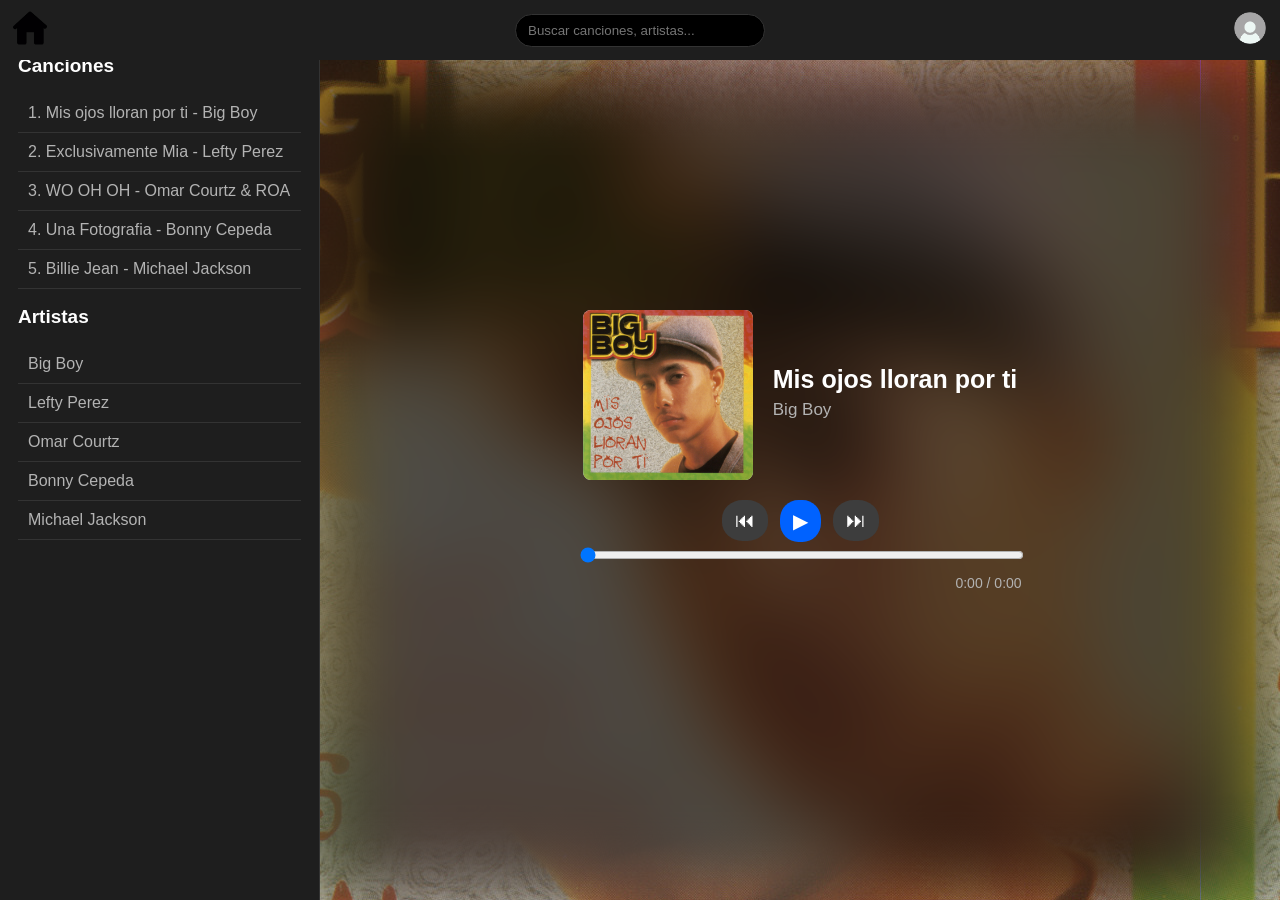
==== Reproductor de musica/index.html @ 43df949e "Culminacion del HTML y CSS - Reproductor de Musica Finalizacion de la estetica del Tercer Proyecto "" ====
<!DOCTYPE html>
<html lang="es">
    <head>
        <meta charset="UTF-8" />
        <meta http-equiv="X-UA-Compatible" content="IE=edge" />
        <meta name="viewport" content="width=device-width, initial-scale=1.0" />
        <title>Reproductor de Música</title>
        <link rel="stylesheet" href="style.css" />
    </head>
    <body>
        <header>
                <div class="home">
                    <img src="icons/HomeBlack.png" alt="Inicio">
                </div>
            
                <div class="search">
                    <input placeholder="Buscar canciones, artistas...">
                </div>

                <div class="login">
                    <img src="icons/AvatarGris.png" alt="Usuario">
                </div>

        </header>

        <div class="container">
            <aside class="sidebar">
                <h2>Canciones</h2>
                <ul id="song-list" class="song-list">
                    <li data-src="songs/song1.mp3" data-title="Mis ojos lloran por ti" data-artist="Big Boy" data-cover="covers/cover1.jpg">1. Mis ojos lloran por ti - Big Boy</li>
                    <li data-src="songs/song2.mp3" data-title="Exclusivamente Mia" data-artist="Lefty Perez" data-cover="covers/cover2.jpg">2. Exclusivamente Mia - Lefty Perez</li>
                    <li data-src="songs/song3.mp3" data-title="WO OH OH" data-artist="Omar Courtz & ROA" data-cover="covers/cover3.jpg">3. WO OH OH - Omar Courtz & ROA</li>
                    <li data-src="songs/song4.mp3" data-title="Una Fotografia" data-artist="Bonny Cepeda" data-cover="covers/cover4.jpg">4. Una Fotografia - Bonny Cepeda</li>
                    <li data-src="songs/song5.mp3" data-title="Billie Jean" data-artist="Michael Jackson" data-cover="covers/cover5.jpg">5. Billie Jean - Michael Jackson</li>
                </ul>

                <h2>Artistas</h2>
                <ul id="artist-list" class="artist-list">
                    <li>Big Boy</li>
                    <li>Lefty Perez</li>
                    <li>Omar Courtz</li>
                    <li>Bonny Cepeda</li>
                    <li>Michael Jackson</li>
                </ul>
            </aside>

            <main class="player">
                <div class="song-info" id="song-info">
                    <img id="cover" src="cover-placeholder.png" alt="Portada">
                    <div class="meta">
                        <h3 id="title">Selecciona una canción</h3>
                        <p id="artist">—</p>
                    </div>
                </div>

                <audio id="audio"></audio>

                <div class="controls">
                    <button id="prev" class="control" aria-label="Anterior">⏮</button>
                    <button id="play" class="control" aria-label="Reproducir">▶</button>
                    <button id="pause" class="control" aria-label="Pausar" style="display:none">⏸</button>
                    <button id="next" class="control" aria-label="Siguiente">⏭</button>
                </div>

                <div class="progress">
                    <input type="range" id="progress" value="0" min="0" max="100">
                    <div class="time"><span id="current">0:00</span> / <span id="duration">0:00</span></div>
                </div>
                
            </main>
        </div>

        <script src="script.js"></script>
    </body>
</html>
---- Reproductor de musica/style.css ----
:root{
	--bg: #131313;
    --panel-bg: #1e1e1e;
    --muted: #b3b3b3;
    --accent: #0062ff;
}

*{box-sizing:border-box}

body{
	margin:0;
	font-family: 'Segoe UI', Roboto, Arial, sans-serif;
	background:var(--bg);
	color: #ffffff;
	display: flex;
	flex-direction: column;
	height: 100vh;
	overflow: hidden;
}
body::before {
    content: "";
	position: absolute;
    top: 60px; left: 300px; right: 0; bottom: 0;
    background: inherit;
    background-size: cover;
    filter: blur(40px) brightness(0.4);
    z-index: -1;
}

header{
	position:fixed;
	display:flex;
	justify-content: space-between;
	align-items: center;
	padding: 1%;
	width: 100%; height: 60px; 
	background:#1e1e1e;
}
header div img{
		width: 34px; 
		height: 34px;
		cursor: pointer;
}

.search input{
		padding: 8px 12px; 
		border-radius: 20px; 
		border: 1px solid #333; 
		width: 250px;
		background:#000000;
		color:#fff;
		outline:none;
}
.search input:focus{
		border-color: var(--accent);
}

.container{
	display:flex;
	flex:1;
	height:calc(100vh - 60px);
}

.sidebar{
	width: 320px;
	margin-top: 2.3%;
	background:var(--panel-bg);
	padding:18px;
	border-right:1px solid #333;
	overflow:auto
}
.sidebar h2{
	margin:8px 0 12px;
	font-size:19px
}

.song-list,.artist-list{
	list-style:none;
	padding: 0;
	margin: 17px 0;
}
.song-list li, .artist-list li{
	padding:10px;
	border-bottom:1px solid #333;
	cursor:pointer;
	color: var(--muted);
	transition: all 0.2s ease;
}
.song-list li:hover, .artist-list li:hover{
	background:#2a2a2a;
}

.player{
	flex:1;
	margin: 12% 18%;
	padding:28px;
	display:flex;
	flex-direction:column;
	justify-content: center;
	align-items:center;
}

.song-info{
	display:flex;
	gap:20px;
	align-items:center;
	margin-bottom:20px
}
.song-info img{
	width:170px;
	height:170px;
	object-fit:cover;
	border-radius:8px;
	background:#ddd
}
.song-info .meta h3{
	margin:0 0 6px;
	font-size:25px;
}
.song-info .meta p{
	font-size: 17px;
	margin:4px 0;
	color:var(--muted);
}

.controls{
	display:flex;
	gap:12px;
	align-items:center;
	margin-bottom:3px
}
.control{
	background:var(--accent);
	color:#fff;border:0;
	padding:9px 13px;
	border-radius:45%;
	cursor:pointer;
	font-size:20px;
	transition: transform 0.1s ease;
}
.control[aria-label="Anterior"],.control[aria-label="Siguiente"]{
	background:#3d3d3d
}

.progress{
	width:100%;max-width:640px
}
.progress input[type=range]{
	width:100%
}

.time{
	margin-top:8px;color:var(--muted);font-size:14px;text-align:right
}
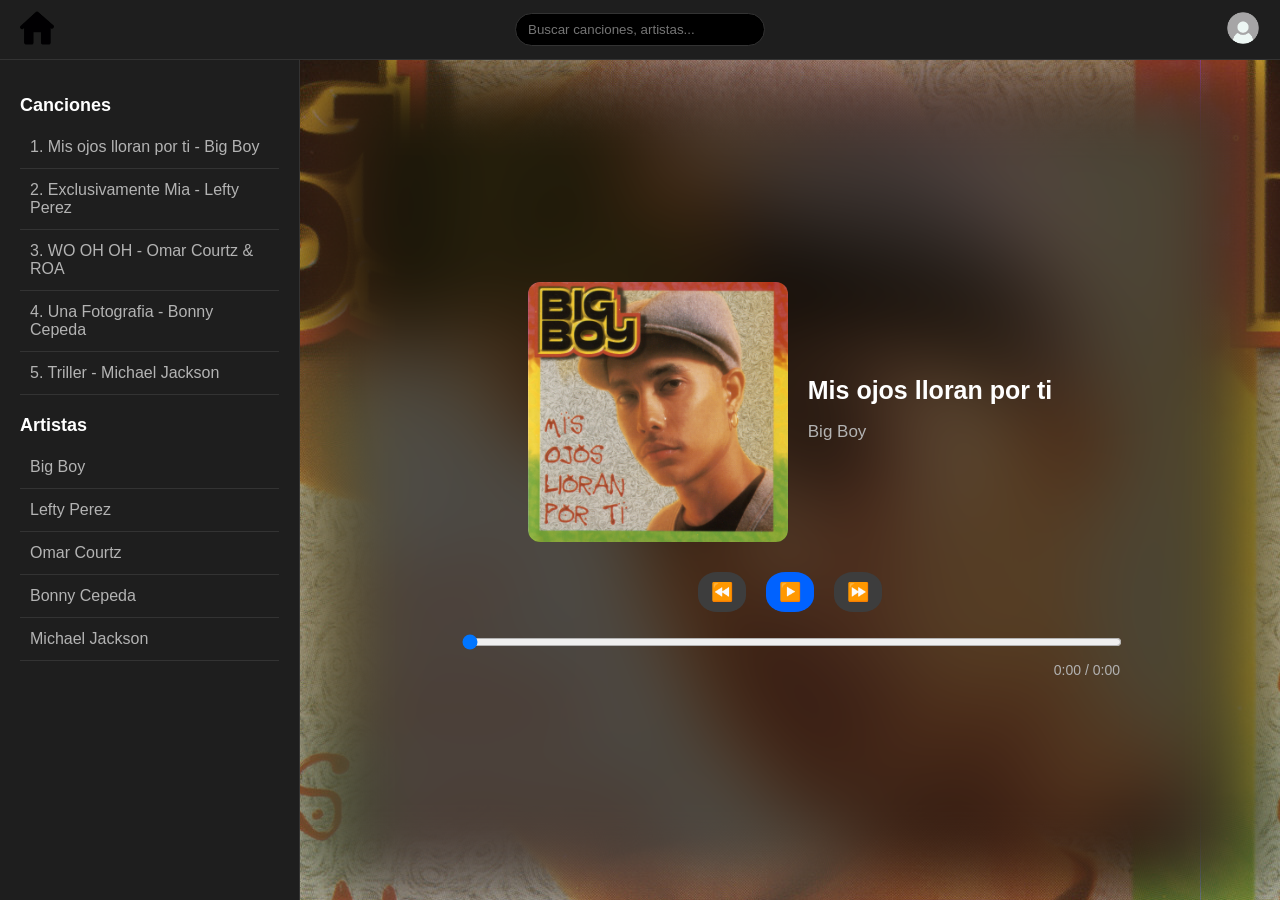
==== commit d5e1d947: "Segunda entrega- Reproductor de Música Se le hicieron ajustes en las etiquetas del código y el posic" ====
--- a/Reproductor de musica/index.html
+++ b/Reproductor de musica/index.html
@@ -7,10 +7,13 @@
         <title>Reproductor de Música</title>
         <link rel="stylesheet" href="style.css" />
     </head>
+
     <body>
-        <header>
+    <div class="app-layout">
+
+        <header class="main-header">
                 <div class="home">
-                    <img src="icons/HomeBlack.png" alt="Inicio">
+                    <img src="icons/HomeBlack.png" alt="Inicio" class="icon">
                 </div>
             
                 <div class="search">
@@ -18,9 +21,8 @@
                 </div>
 
                 <div class="login">
-                    <img src="icons/AvatarGris.png" alt="Usuario">
+                    <img src="icons/AvatarGris.png" alt="Usuario" class="icon">
                 </div>
-
         </header>
 
         <div class="container">
@@ -31,7 +33,7 @@
                     <li data-src="songs/song2.mp3" data-title="Exclusivamente Mia" data-artist="Lefty Perez" data-cover="covers/cover2.jpg">2. Exclusivamente Mia - Lefty Perez</li>
                     <li data-src="songs/song3.mp3" data-title="WO OH OH" data-artist="Omar Courtz & ROA" data-cover="covers/cover3.jpg">3. WO OH OH - Omar Courtz & ROA</li>
                     <li data-src="songs/song4.mp3" data-title="Una Fotografia" data-artist="Bonny Cepeda" data-cover="covers/cover4.jpg">4. Una Fotografia - Bonny Cepeda</li>
-                    <li data-src="songs/song5.mp3" data-title="Billie Jean" data-artist="Michael Jackson" data-cover="covers/cover5.jpg">5. Billie Jean - Michael Jackson</li>
+                    <li data-src="songs/song5.mp3" data-title="Triller" data-artist="Michael Jackson" data-cover="covers/cover5.jpg">5. Triller - Michael Jackson</li>
                 </ul>
 
                 <h2>Artistas</h2>
@@ -48,18 +50,18 @@
                 <div class="song-info" id="song-info">
                     <img id="cover" src="cover-placeholder.png" alt="Portada">
                     <div class="meta">
-                        <h3 id="title">Selecciona una canción</h3>
-                        <p id="artist">—</p>
+                        <h3 id="title" class="song-title">Selecciona una canción</h3>
+                        <p id="artist" class="artist-name">—</p>
                     </div>
                 </div>
 
                 <audio id="audio"></audio>
 
                 <div class="controls">
-                    <button id="prev" class="control" aria-label="Anterior">⏮</button>
-                    <button id="play" class="control" aria-label="Reproducir">▶</button>
-                    <button id="pause" class="control" aria-label="Pausar" style="display:none">⏸</button>
-                    <button id="next" class="control" aria-label="Siguiente">⏭</button>
+                    <button id="prev" class="control" aria-label="Anterior">⏪</button>
+                    <button id="play" class="control" aria-label="Reproducir">▶️</button>
+                    <button id="pause" class="control" aria-label="Pausar" style="display:none">||</button>
+                    <button id="next" class="control" aria-label="Siguiente">⏩</button>
                 </div>
 
                 <div class="progress">
@@ -69,7 +71,7 @@
                 
             </main>
         </div>
-
+    </div>
         <script src="script.js"></script>
     </body>
 </html>
--- a/Reproductor de musica/style.css
+++ b/Reproductor de musica/style.css
@@ -2,7 +2,8 @@
 	--bg: #131313;
     --panel-bg: #1e1e1e;
     --muted: #b3b3b3;
-    --accent: #0062ff;
+	--accent: #0062ff;
+	--header-height: 60px;
 }
 
 *{box-sizing:border-box}
@@ -12,8 +13,6 @@
 	font-family: 'Segoe UI', Roboto, Arial, sans-serif;
 	background:var(--bg);
 	color: #ffffff;
-	display: flex;
-	flex-direction: column;
 	height: 100vh;
 	overflow: hidden;
 }
@@ -26,17 +25,24 @@
     filter: blur(40px) brightness(0.4);
     z-index: -1;
 }
+.app-layout {
+    display: flex;
+    flex-direction: column;
+    height: 100vh;
+}
 
-header{
-	position:fixed;
+.main-header{
 	display:flex;
 	justify-content: space-between;
 	align-items: center;
-	padding: 1%;
-	width: 100%; height: 60px; 
-	background:#1e1e1e;
+	padding: 0 20px;
+	height: var(--header-height);
+	background: var(--panel-bg);
+	border-bottom: 1px solid #333;
+	z-index: 10;
 }
-header div img{
+
+.icon{
 		width: 34px; 
 		height: 34px;
 		cursor: pointer;
@@ -51,36 +57,35 @@
 		color:#fff;
 		outline:none;
 }
-.search input:focus{
+.search:focus{
 		border-color: var(--accent);
 }
 
 .container{
 	display:flex;
 	flex:1;
-	height:calc(100vh - 60px);
+	height:calc(100vh - var(--header-height));
 }
 
 .sidebar{
-	width: 320px;
-	margin-top: 2.3%;
+	width: 300px;
 	background:var(--panel-bg);
-	padding:18px;
+	padding: 20px;
 	border-right:1px solid #333;
 	overflow:auto
 }
 .sidebar h2{
-	margin:8px 0 12px;
-	font-size:19px
+	margin: 15px 0 10px;
+	font-size:18px;
 }
 
 .song-list,.artist-list{
 	list-style:none;
 	padding: 0;
-	margin: 17px 0;
+	margin: 0 0 20px 0;
 }
 .song-list li, .artist-list li{
-	padding:10px;
+	padding:12px 10px;
 	border-bottom:1px solid #333;
 	cursor:pointer;
 	color: var(--muted);
@@ -88,54 +93,55 @@
 }
 .song-list li:hover, .artist-list li:hover{
 	background:#2a2a2a;
+	color: #fff;
 }
 
 .player{
 	flex:1;
-	margin: 12% 18%;
-	padding:28px;
 	display:flex;
 	flex-direction:column;
 	justify-content: center;
 	align-items:center;
+	position: relative;
+	overflow: hidden;
 }
 
 .song-info{
 	display:flex;
 	gap:20px;
 	align-items:center;
-	margin-bottom:20px
+	margin-bottom:30px
 }
 .song-info img{
-	width:170px;
-	height:170px;
+	width:260px;
+	height:260px;
 	object-fit:cover;
-	border-radius:8px;
-	background:#ddd
+	border-radius:12px;
+	background:#222
 }
-.song-info .meta h3{
-	margin:0 0 6px;
+.song-title{
+	margin: 10px 0 6px;
 	font-size:25px;
 }
-.song-info .meta p{
+.artist-name{
 	font-size: 17px;
-	margin:4px 0;
 	color:var(--muted);
 }
 
 .controls{
 	display:flex;
-	gap:12px;
+	gap:20px;
 	align-items:center;
-	margin-bottom:3px
+	margin-bottom:20px
 }
 .control{
 	background:var(--accent);
-	color:#fff;border:0;
+	color:#fff;
+	border:0;
 	padding:9px 13px;
-	border-radius:45%;
+	border-radius:40%;
 	cursor:pointer;
-	font-size:20px;
+	font-size:18px;
 	transition: transform 0.1s ease;
 }
 .control[aria-label="Anterior"],.control[aria-label="Siguiente"]{
@@ -143,13 +149,17 @@
 }
 
 .progress{
-	width:100%;max-width:640px
+	width:100%;
+	max-width:660px
 }
 .progress input[type=range]{
 	width:100%
 }
 
 .time{
-	margin-top:8px;color:var(--muted);font-size:14px;text-align:right
+	margin-top:8px;
+	color:var(--muted);
+	font-size:14px;
+	text-align:right
 }
 
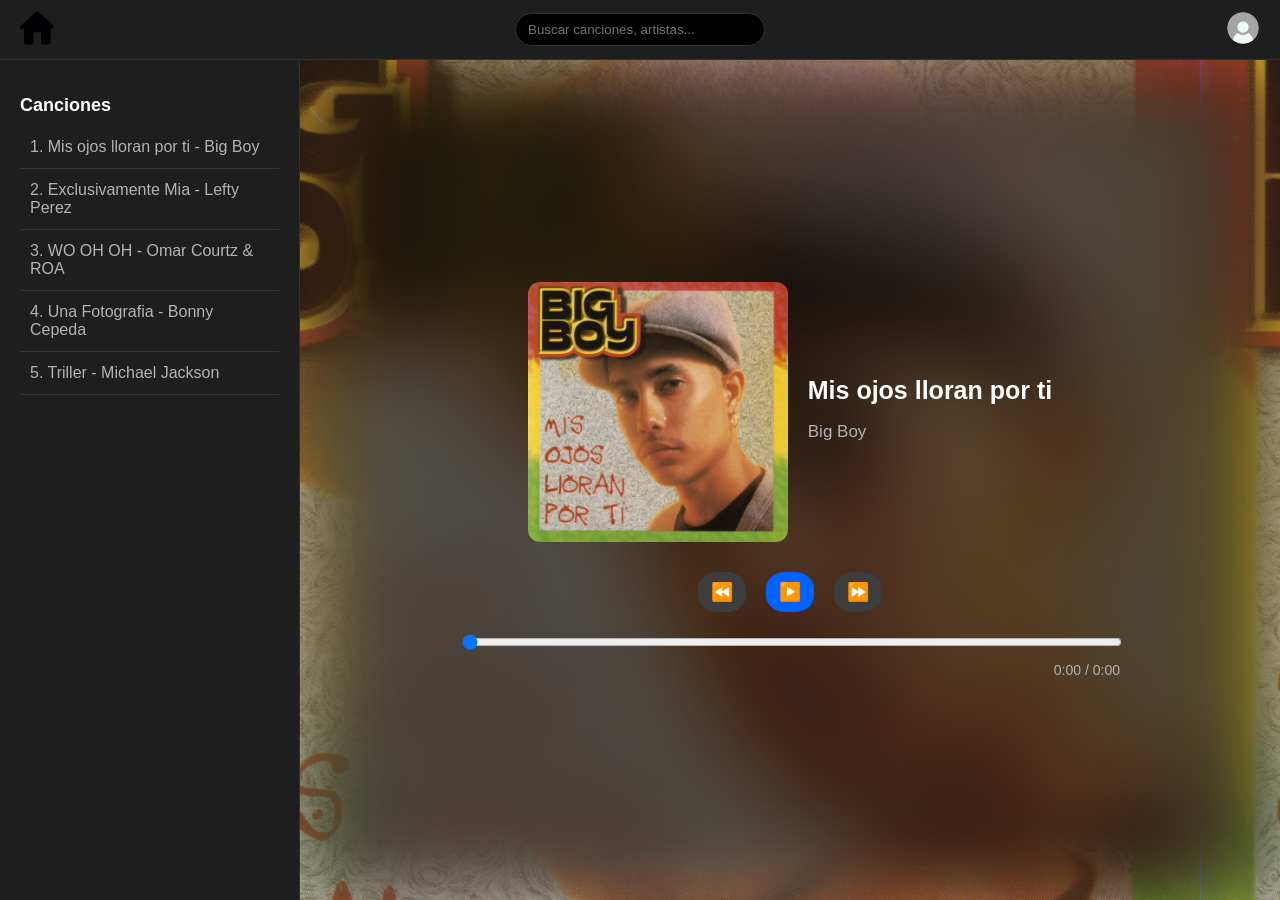
==== commit 5cc60755: "Entrega 3- borrador Cambios realizados en espacio educa" ====
--- a/Reproductor de musica/index.html
+++ b/Reproductor de musica/index.html
@@ -5,7 +5,7 @@
         <meta http-equiv="X-UA-Compatible" content="IE=edge" />
         <meta name="viewport" content="width=device-width, initial-scale=1.0" />
         <title>Reproductor de Música</title>
-        <link rel="stylesheet" href="style.css" />
+        <link rel="stylesheet" href="style.css"/>
     </head>
 
     <body>
@@ -34,15 +34,13 @@
                     <li data-src="songs/song3.mp3" data-title="WO OH OH" data-artist="Omar Courtz & ROA" data-cover="covers/cover3.jpg">3. WO OH OH - Omar Courtz & ROA</li>
                     <li data-src="songs/song4.mp3" data-title="Una Fotografia" data-artist="Bonny Cepeda" data-cover="covers/cover4.jpg">4. Una Fotografia - Bonny Cepeda</li>
                     <li data-src="songs/song5.mp3" data-title="Triller" data-artist="Michael Jackson" data-cover="covers/cover5.jpg">5. Triller - Michael Jackson</li>
-                </ul>
-
-                <h2>Artistas</h2>
-                <ul id="artist-list" class="artist-list">
-                    <li>Big Boy</li>
-                    <li>Lefty Perez</li>
-                    <li>Omar Courtz</li>
-                    <li>Bonny Cepeda</li>
-                    <li>Michael Jackson</li>
+                <!--
+                    <li data-src="songs/" data-title="" data-artist="Michael Jackson" data-cover="covers/"></li>
+                    <li data-src="songs/" data-title="" data-artist="Michael Jackson" data-cover="covers/"></li>
+                    <li data-src="songs/" data-title="" data-artist="Michael Jackson" data-cover="covers/"></li>
+                    <li data-src="songs/" data-title="" data-artist="Michael Jackson" data-cover="covers/"></li>
+                    <li data-src="songs/" data-title="" data-artist="Michael Jackson" data-cover="covers/"></li>
+                -->
                 </ul>
             </aside>
 
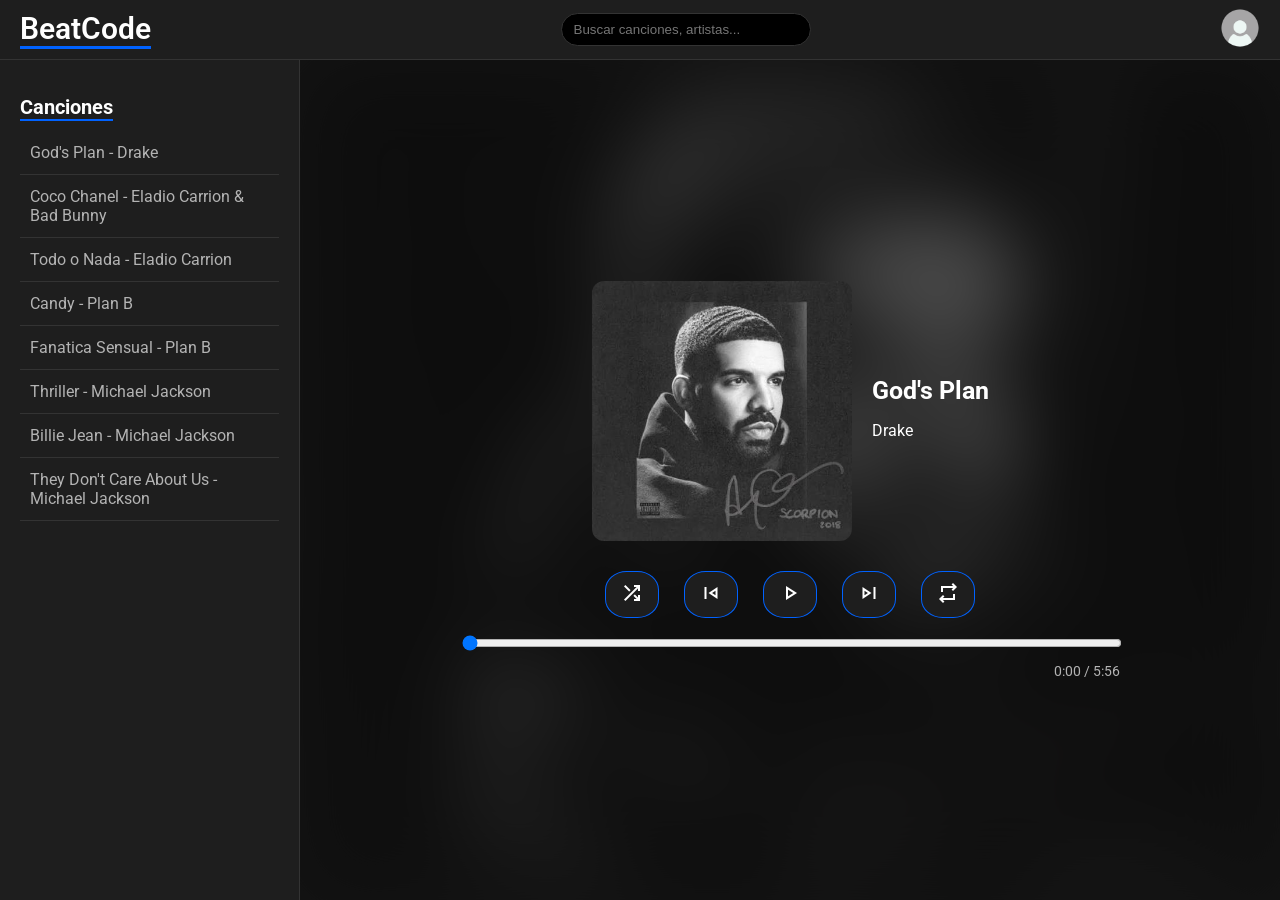
==== commit ada8ebf8: "Entrega del Tercer Proyecto - Finalizado Culminación del Tercer Proyecto (Reproductor de Musicá), se" ====
--- a/Reproductor de musica/index.html
+++ b/Reproductor de musica/index.html
@@ -4,43 +4,42 @@
         <meta charset="UTF-8" />
         <meta http-equiv="X-UA-Compatible" content="IE=edge" />
         <meta name="viewport" content="width=device-width, initial-scale=1.0" />
-        <title>Reproductor de Música</title>
+        <title>BeatCode</title>
         <link rel="stylesheet" href="style.css"/>
+        <link rel="preconnect" href="https://fonts.googleapis.com">
+        <link rel="preconnect" href="https://fonts.gstatic.com" crossorigin>
+        <link href="https://fonts.googleapis.com/css2?family=Roboto:ital,wght@0,100..900;1,100..900&display=swap" rel="stylesheet">
+        <link rel="stylesheet" href="https://fonts.googleapis.com/css2?family=Material+Symbols+Outlined:opsz,wght,FILL,GRAD@20..48,100..700,0..1,-50..200" />
     </head>
 
     <body>
     <div class="app-layout">
 
         <header class="main-header">
-                <div class="home">
-                    <img src="icons/HomeBlack.png" alt="Inicio" class="icon">
-                </div>
-            
+
+                    <h1 class="app-title">BeatCode</h1>
+
                 <div class="search">
-                    <input placeholder="Buscar canciones, artistas...">
+                    <input id="search-input" placeholder="Buscar canciones, artistas...">
                 </div>
 
-                <div class="login">
+                <div>
                     <img src="icons/AvatarGris.png" alt="Usuario" class="icon">
                 </div>
         </header>
 
         <div class="container">
             <aside class="sidebar">
-                <h2>Canciones</h2>
+                <h2 class="sidebar-title">Canciones</h2>
                 <ul id="song-list" class="song-list">
-                    <li data-src="songs/song1.mp3" data-title="Mis ojos lloran por ti" data-artist="Big Boy" data-cover="covers/cover1.jpg">1. Mis ojos lloran por ti - Big Boy</li>
-                    <li data-src="songs/song2.mp3" data-title="Exclusivamente Mia" data-artist="Lefty Perez" data-cover="covers/cover2.jpg">2. Exclusivamente Mia - Lefty Perez</li>
-                    <li data-src="songs/song3.mp3" data-title="WO OH OH" data-artist="Omar Courtz & ROA" data-cover="covers/cover3.jpg">3. WO OH OH - Omar Courtz & ROA</li>
-                    <li data-src="songs/song4.mp3" data-title="Una Fotografia" data-artist="Bonny Cepeda" data-cover="covers/cover4.jpg">4. Una Fotografia - Bonny Cepeda</li>
-                    <li data-src="songs/song5.mp3" data-title="Triller" data-artist="Michael Jackson" data-cover="covers/cover5.jpg">5. Triller - Michael Jackson</li>
-                <!--
-                    <li data-src="songs/" data-title="" data-artist="Michael Jackson" data-cover="covers/"></li>
-                    <li data-src="songs/" data-title="" data-artist="Michael Jackson" data-cover="covers/"></li>
-                    <li data-src="songs/" data-title="" data-artist="Michael Jackson" data-cover="covers/"></li>
-                    <li data-src="songs/" data-title="" data-artist="Michael Jackson" data-cover="covers/"></li>
-                    <li data-src="songs/" data-title="" data-artist="Michael Jackson" data-cover="covers/"></li>
-                -->
+                    <li data-src="songs/Gods Plan.mp3" data-title="God's Plan" data-artist="Drake" data-cover="covers/Drake.jpg">God's Plan - Drake</li>
+                    <li data-src="songs/Coco Chanel.mp3" data-title="Coco Chanel" data-artist="Eladio Carrion & Bad Bunny" data-cover="covers/Eladio-Carrion.jpg">Coco Chanel - Eladio Carrion & Bad Bunny</li>
+                    <li data-src="songs/Todo o Nada.mp3" data-title="Todo o Nada" data-artist="Eladio Carrion" data-cover="covers/Eladio-Carrion.jpg">Todo o Nada - Eladio Carrion</li>
+                    <li data-src="songs/Candy.mp3" data-title="Candy" data-artist="Plan B" data-cover="covers/PlanB.jpg">Candy - Plan B</li>
+                    <li data-src="songs/Fanatica Sensual.mp3" data-title="Fanatica Sensual" data-artist="Plan B" data-cover="covers/PlanB.jpg">Fanatica Sensual - Plan B</li>
+                    <li data-src="songs/Thriller.mp3" data-title="Thriller" data-artist="Michael Jackson" data-cover="covers/Michael-Jackson.jpg">Thriller - Michael Jackson</li>
+                    <li data-src="songs/Billie Jean.mp3" data-title="Billie Jean" data-artist="Michael Jackson" data-cover="covers/Michael-Jackson.jpg">Billie Jean - Michael Jackson</li>
+                    <li data-src="songs/They Don't Care About Us.mp3" data-title="They Don't Care About Us" data-artist="Michael Jackson" data-cover="covers/Michael-Jackson.jpg">They Don't Care About Us - Michael Jackson</li>
                 </ul>
             </aside>
 
@@ -56,10 +55,12 @@
                 <audio id="audio"></audio>
 
                 <div class="controls">
-                    <button id="prev" class="control" aria-label="Anterior">⏪</button>
-                    <button id="play" class="control" aria-label="Reproducir">▶️</button>
-                    <button id="pause" class="control" aria-label="Pausar" style="display:none">||</button>
-                    <button id="next" class="control" aria-label="Siguiente">⏩</button>
+                    <button id="shuffle" class="control secondary"><span class="material-symbols-outlined">shuffle</span></button>
+                    <button id="prev" class="control"><span class="material-symbols-outlined">skip_previous</span></button>
+                    <button id="play" class="control"><span class="material-symbols-outlined">play_arrow</span></button>
+                    <button id="pause" class="control" style="display:none"><span class="material-symbols-outlined">pause</span></button>
+                    <button id="next" class="control"><span class="material-symbols-outlined">skip_next</span></button>
+                    <button id="loop" class="control secondary"><span class="material-symbols-outlined">repeat</span></button>
                 </div>
 
                 <div class="progress">
--- a/Reproductor de musica/style.css
+++ b/Reproductor de musica/style.css
@@ -10,7 +10,11 @@
 
 body{
 	margin:0;
-	font-family: 'Segoe UI', Roboto, Arial, sans-serif;
+	font-family: "Roboto", sans-serif;
+	font-optical-sizing: auto;
+	font-weight: 400;
+	font-style: normal;
+	font-variation-settings: "wdth" 100;
 	background:var(--bg);
 	color: #ffffff;
 	height: 100vh;
@@ -18,12 +22,14 @@
 }
 body::before {
     content: "";
-	position: absolute;
+    position: absolute;
     top: 60px; left: 300px; right: 0; bottom: 0;
-    background: inherit;
+    background-image: var(--bg-dynamic, var(--bg));
     background-size: cover;
-    filter: blur(40px) brightness(0.4);
+    background-position: center;
+    filter: blur(40px) brightness(0.3);
     z-index: -1;
+    transition: background-image 0.5s ease;
 }
 .app-layout {
     display: flex;
@@ -41,10 +47,15 @@
 	border-bottom: 1px solid #333;
 	z-index: 10;
 }
+.app-title{
+	font-size: 30px;
+	font-weight: 600;
+	border-bottom: 3px solid var(--accent);
+}
 
 .icon{
-		width: 34px; 
-		height: 34px;
+		width: 40px; 
+		height: 40px;
 		cursor: pointer;
 }
 
@@ -56,9 +67,6 @@
 		background:#000000;
 		color:#fff;
 		outline:none;
-}
-.search:focus{
-		border-color: var(--accent);
 }
 
 .container{
@@ -74,24 +82,26 @@
 	border-right:1px solid #333;
 	overflow:auto
 }
-.sidebar h2{
+.sidebar-title{
 	margin: 15px 0 10px;
-	font-size:18px;
+	font-size:20px;
+	border-bottom:2px solid var(--accent);
+	width:fit-content;
 }
 
-.song-list,.artist-list{
+.song-list{
 	list-style:none;
 	padding: 0;
 	margin: 0 0 20px 0;
 }
-.song-list li, .artist-list li{
+.song-list li{
 	padding:12px 10px;
 	border-bottom:1px solid #333;
 	cursor:pointer;
 	color: var(--muted);
 	transition: all 0.2s ease;
 }
-.song-list li:hover, .artist-list li:hover{
+.song-list li:hover{
 	background:#2a2a2a;
 	color: #fff;
 }
@@ -119,36 +129,44 @@
 	border-radius:12px;
 	background:#222
 }
+
+.song-info img.playing {
+    animation: pulseCover 5s infinite ease-in-out;
+}
+
 .song-title{
 	margin: 10px 0 6px;
 	font-size:25px;
 }
-.artist-name{
-	font-size: 17px;
-	color:var(--muted);
-}
 
 .controls{
 	display:flex;
-	gap:20px;
-	align-items:center;
-	margin-bottom:20px
+	gap:25px;
 }
 .control{
-	background:var(--accent);
+	background:var(--panel-bg);
 	color:#fff;
-	border:0;
-	padding:9px 13px;
+	border:1px solid var(--accent);
+	border-color:var(--accent);
+	padding:9px 14px;
 	border-radius:40%;
 	cursor:pointer;
-	font-size:18px;
-	transition: transform 0.1s ease;
+	font-size:15px;
+	transition: transform 0.3s ease;
 }
-.control[aria-label="Anterior"],.control[aria-label="Siguiente"]{
-	background:#3d3d3d
+.control:active{
+	background: var(--accent);
+	transform: scale(0.95);
+}
+
+.control.active-btn {
+    background: var(--accent);
+    border-color: #ffffff;
+    transform: scale(1.05);
 }
 
 .progress{
+	margin-top:15px;
 	width:100%;
 	max-width:660px
 }
@@ -163,3 +181,8 @@
 	text-align:right
 }
 
+@keyframes pulseCover {
+    0% { transform: scale(1); box-shadow: 0 4px 20px rgba(0,0,0,0.5); }
+    50% { transform: scale(1.02); box-shadow: 0 4px 25px rgba(0, 98, 255, 0.3); }
+    100% { transform: scale(1); box-shadow: 0 4px 20px rgba(0,0,0,0.5); }
+}
